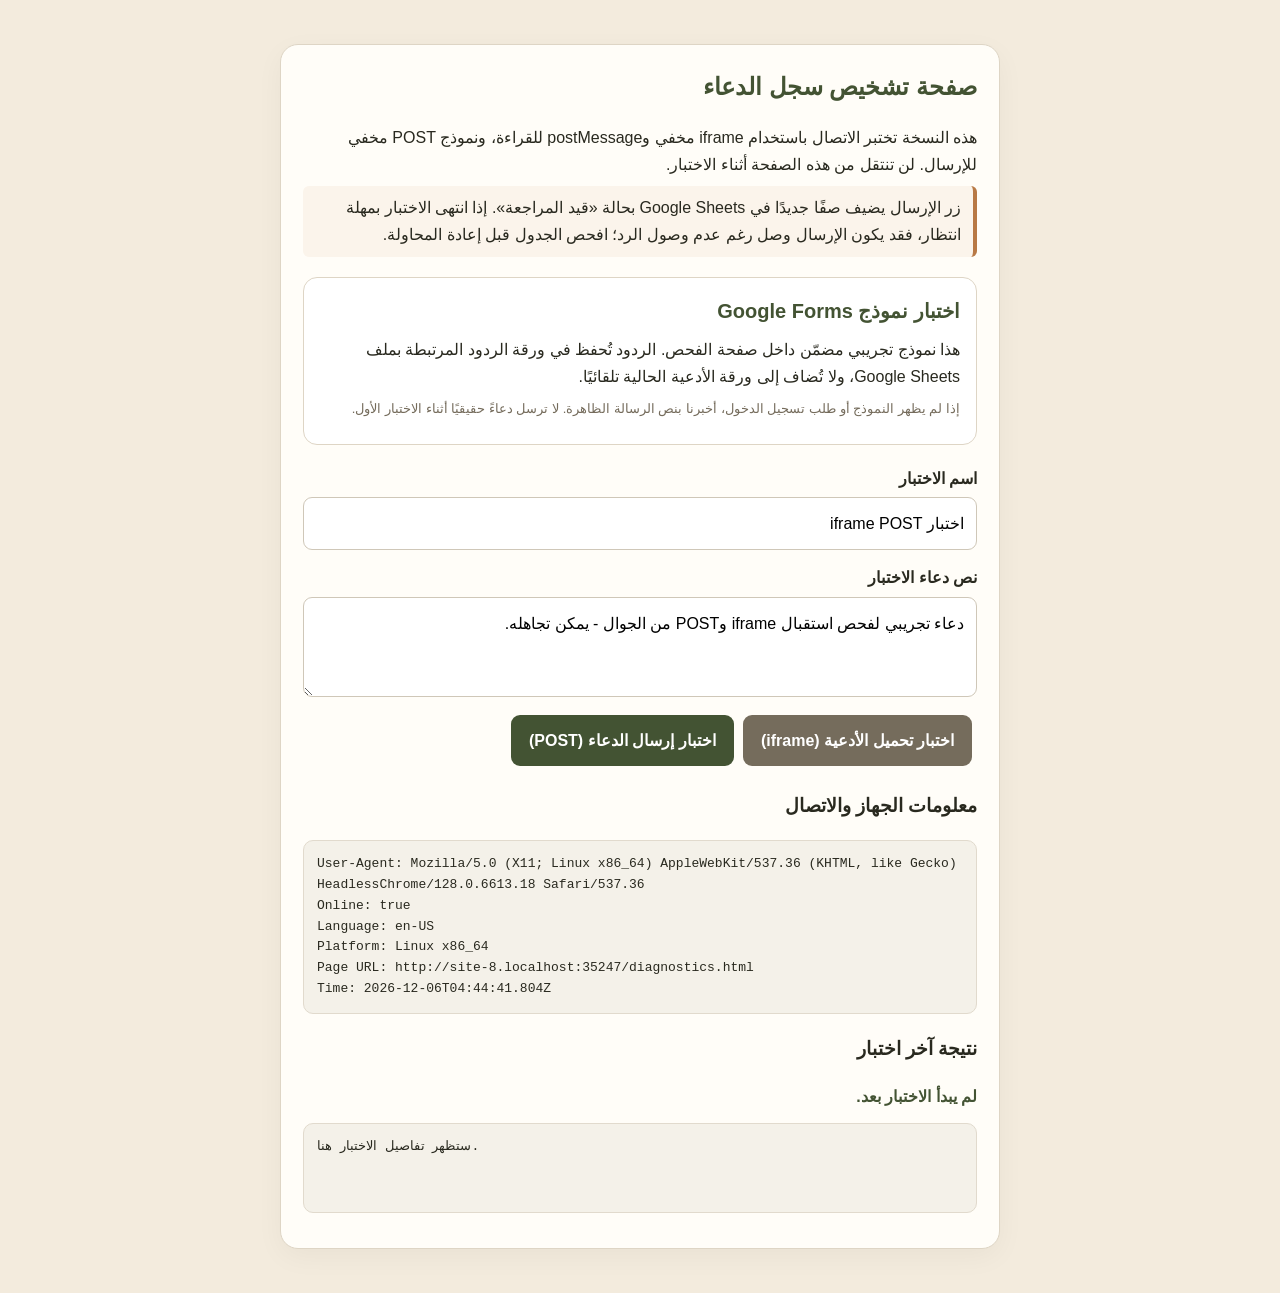
==== diagnostics.html @ c241c322 "Embed Google Forms test in diagnostics page" ====
<!doctype html>
<html lang="ar" dir="rtl">
<head>
  <meta charset="utf-8">
  <meta name="viewport" content="width=device-width, initial-scale=1">
  <meta name="theme-color" content="#435333">
  <title>فحص سجل الدعاء - iframe وPOST</title>
  <style>
    :root{color-scheme:light;--olive:#435333;--bg:#f3ebdd;--copper:#b87945}
    *{box-sizing:border-box}
    body{margin:0;padding:20px;background:var(--bg);color:#29291f;font-family:Arial,sans-serif;line-height:1.7}
    main{max-width:720px;margin:24px auto;background:#fffdf8;border:1px solid #ded5c5;border-radius:18px;padding:22px;box-shadow:0 8px 28px #0000000b}
    h1{margin-top:0;color:var(--olive);font-size:24px}
    p{margin:8px 0}
    label{display:block;font-weight:bold;margin:14px 0 5px}
    input,textarea{width:100%;padding:12px;border:1px solid #cfc7b8;border-radius:9px;font:inherit;background:white}
    textarea{min-height:100px;resize:vertical}
    button{border:0;border-radius:9px;background:var(--olive);color:white;padding:12px 18px;font:inherit;font-weight:bold;cursor:pointer;margin:10px 5px 5px 0}
    button.secondary{background:#756c5c}
    button:disabled{opacity:.55;cursor:wait}
    pre{white-space:pre-wrap;overflow-wrap:anywhere;background:#f4f1e9;border:1px solid #e1dacd;border-radius:10px;padding:13px;min-height:90px;direction:ltr;text-align:left;font:13px/1.6 monospace}
    .warning{border-right:4px solid var(--copper);padding:8px 12px;background:#fbf4eb;border-radius:6px}
    .status{font-weight:bold;color:var(--olive)}
    iframe{display:none;width:0;height:0;border:0}
  </style>
</head>
<body>
<main>
  <h1>صفحة تشخيص سجل الدعاء</h1>
  <p>هذه النسخة تختبر الاتصال باستخدام iframe مخفي وpostMessage للقراءة، ونموذج POST مخفي للإرسال. لن تنتقل من هذه الصفحة أثناء الاختبار.</p>
  <p class="warning">زر الإرسال يضيف صفًا جديدًا في Google Sheets بحالة «قيد المراجعة». إذا انتهى الاختبار بمهلة انتظار، فقد يكون الإرسال وصل رغم عدم وصول الرد؛ افحص الجدول قبل إعادة المحاولة.</p>

  <section style="margin:20px 0;padding:16px;border:1px solid #ded5c5;border-radius:14px;background:#fff">
    <h2 style="margin:0 0 8px;color:var(--olive);font-size:20px">اختبار نموذج Google Forms</h2>
    <p>هذا نموذج تجريبي مضمّن داخل صفحة الفحص. الردود تُحفظ في ورقة الردود المرتبطة بملف Google Sheets، ولا تُضاف إلى ورقة الأدعية الحالية تلقائيًا.</p>
    <iframe
      src="https://forms.gle/JvFut1VMvcXgiKCs8?embedded=true"
      title="نموذج دعاء للفقيد - تجربة"
      loading="lazy"
      style="width:100%;height:900px;border:0;border-radius:8px;background:#fff"
      allow="camera; microphone; fullscreen"
    >جارٍ تحميل نموذج الدعاء...</iframe>
    <p style="font-size:13px;color:#756c5c">إذا لم يظهر النموذج أو طلب تسجيل الدخول، أخبرنا بنص الرسالة الظاهرة. لا ترسل دعاءً حقيقيًا أثناء الاختبار الأول.</p>
  </section>

  <label for="test-name">اسم الاختبار</label>
  <input id="test-name" maxlength="45" value="اختبار iframe POST">
  <label for="test-dua">نص دعاء الاختبار</label>
  <textarea id="test-dua" maxlength="500">دعاء تجريبي لفحص استقبال iframe وPOST من الجوال - يمكن تجاهله.</textarea>

  <div>
    <button id="read-btn" class="secondary" type="button">اختبار تحميل الأدعية (iframe)</button>
    <button id="send-btn" type="button">اختبار إرسال الدعاء (POST)</button>
  </div>

  <h3>معلومات الجهاز والاتصال</h3>
  <pre id="device-info">جارٍ جمع المعلومات...</pre>
  <h3>نتيجة آخر اختبار</h3>
  <p id="status" class="status" aria-live="polite">لم يبدأ الاختبار بعد.</p>
  <pre id="output">ستظهر تفاصيل الاختبار هنا.</pre>
  <iframe id="transport-frame" name="duaTransportFrame" title="اتصال خلفي"></iframe>
</main>
<script>
(() => {
  "use strict";
  const API = "https://script.google.com/macros/s/AKfycbylOH-ILGZZUnR52h1AFowa5EYsL0tIWmPoWDkefvNvYC7ATR9jUHGa9Ai3QSFhsM7S/exec";
  const frame = document.getElementById("transport-frame");
  const status = document.getElementById("status");
  const output = document.getElementById("output");
  const readBtn = document.getElementById("read-btn");
  const sendBtn = document.getElementById("send-btn");
  let pending = null;

  document.getElementById("device-info").textContent = [
    "User-Agent: " + navigator.userAgent,
    "Online: " + navigator.onLine,
    "Language: " + navigator.language,
    "Platform: " + (navigator.platform || "غير متاح"),
    "Page URL: " + location.href,
    "Time: " + new Date().toISOString()
  ].join("\n");

  function makeToken() {
    return "diag_" + Date.now() + "_" + Math.random().toString(36).slice(2, 12);
  }

  function setBusy(busy) {
    readBtn.disabled = busy;
    sendBtn.disabled = busy;
  }

  function receiveMessage(event) {
    if (!pending) return;
    const data = event.data;
    if (!data || data.channel !== "dua-wall-diagnostic" || data.token !== pending.token) return;
    const current = pending;
    pending = null;
    clearTimeout(current.timer);
    setBusy(false);

    const payload = data.payload;
    const elapsed = Date.now() - current.started;
    status.textContent = payload && payload.success
      ? "نجاح: استلمنا ردًا من Google Apps Script."
      : "وصل رد من Google، لكنه يشير إلى فشل العملية.";

    output.textContent = [
      "TEST: " + current.kind,
      "METHOD: " + current.method,
      "ELAPSED: " + elapsed + " ms",
      "RESPONSE ORIGIN: " + event.origin,
      "ONLINE: " + navigator.onLine,
      "REQUEST URL: " + current.requestUrl,
      "RESPONSE:",
      JSON.stringify(payload, null, 2)
    ].join("\n");
  }

  window.addEventListener("message", receiveMessage);

  function begin(kind, method, requestUrl) {
    if (pending) return null;
    const token = makeToken();
    const started = Date.now();
    const item = {kind, method, token, started, requestUrl, timer:null};
    item.timer = setTimeout(() => {
      if (pending !== item) return;
      pending = null;
      setBusy(false);
      status.textContent = "انتهت مهلة انتظار رد Google بعد 25 ثانية.";
      output.textContent += "\n\nTIMEOUT: لم تصل رسالة postMessage من إطار Google." +
        "\nMETHOD: " + method +
        "\nREQUEST URL: " + requestUrl +
        "\nتنبيه: في اختبار الإرسال، افحص Google Sheets قبل إعادة المحاولة؛ فقد يكون الصف قد أُضيف.";
    }, 25000);
    pending = item;
    setBusy(true);
    status.textContent = "جارٍ تنفيذ الاختبار...";
    output.textContent = [
      "TEST: " + kind,
      "METHOD: " + method,
      "REQUEST URL: " + requestUrl,
      "جارٍ انتظار رسالة من Google Apps Script..."
    ].join("\n");
    return token;
  }

  function runRead() {
    const token = makeToken();
    const requestUrl = API + "?mode=frameRead&token=" + encodeURIComponent(token);
    const activeToken = begin("READ", "GET داخل iframe مخفي", requestUrl);
    if (!activeToken) return;
    // نستخدم الرمز نفسه الذي ينتظره مستمع postMessage.
    pending.token = token;
    frame.src = requestUrl;
  }

  function runSubmit() {
    const dua = document.getElementById("test-dua").value.trim();
    const name = document.getElementById("test-name").value.trim() || "اختبار iframe POST";
    if (!dua) {
      status.textContent = "اكتب نص دعاء الاختبار أولاً.";
      return;
    }
    if (dua.length > 500 || name.length > 45) {
      status.textContent = "تحقق من طول الدعاء (500 حرف) والاسم (45 حرفًا).";
      return;
    }
    if (!confirm("سيُضاف صف اختبار جديد إلى Google Sheets بحالة قيد المراجعة. هل تريد المتابعة؟")) return;

    const requestUrl = API + " [POST form -> hidden iframe]";
    const token = begin("SUBMIT", "POST form داخل iframe مخفي", requestUrl);
    if (!token) return;

    const form = document.createElement("form");
    form.method = "POST";
    form.action = API;
    form.target = frame.name;
    form.acceptCharset = "UTF-8";
    form.style.display = "none";

    const fields = {mode:"frameSubmit", action:"submit", dua, name, token};
    Object.entries(fields).forEach(([key, value]) => {
      const input = document.createElement("input");
      input.type = "hidden";
      input.name = key;
      input.value = value;
      form.appendChild(input);
    });

    document.body.appendChild(form);
    output.textContent += "\nFORM TARGET: " + frame.name + "\nFORM FIELDS: mode, action, dua, name, token";
    form.submit();
    setTimeout(() => form.remove(), 1000);
  }

  readBtn.addEventListener("click", runRead);
  sendBtn.addEventListener("click", runSubmit);
})();
</script>
</body>
</html>
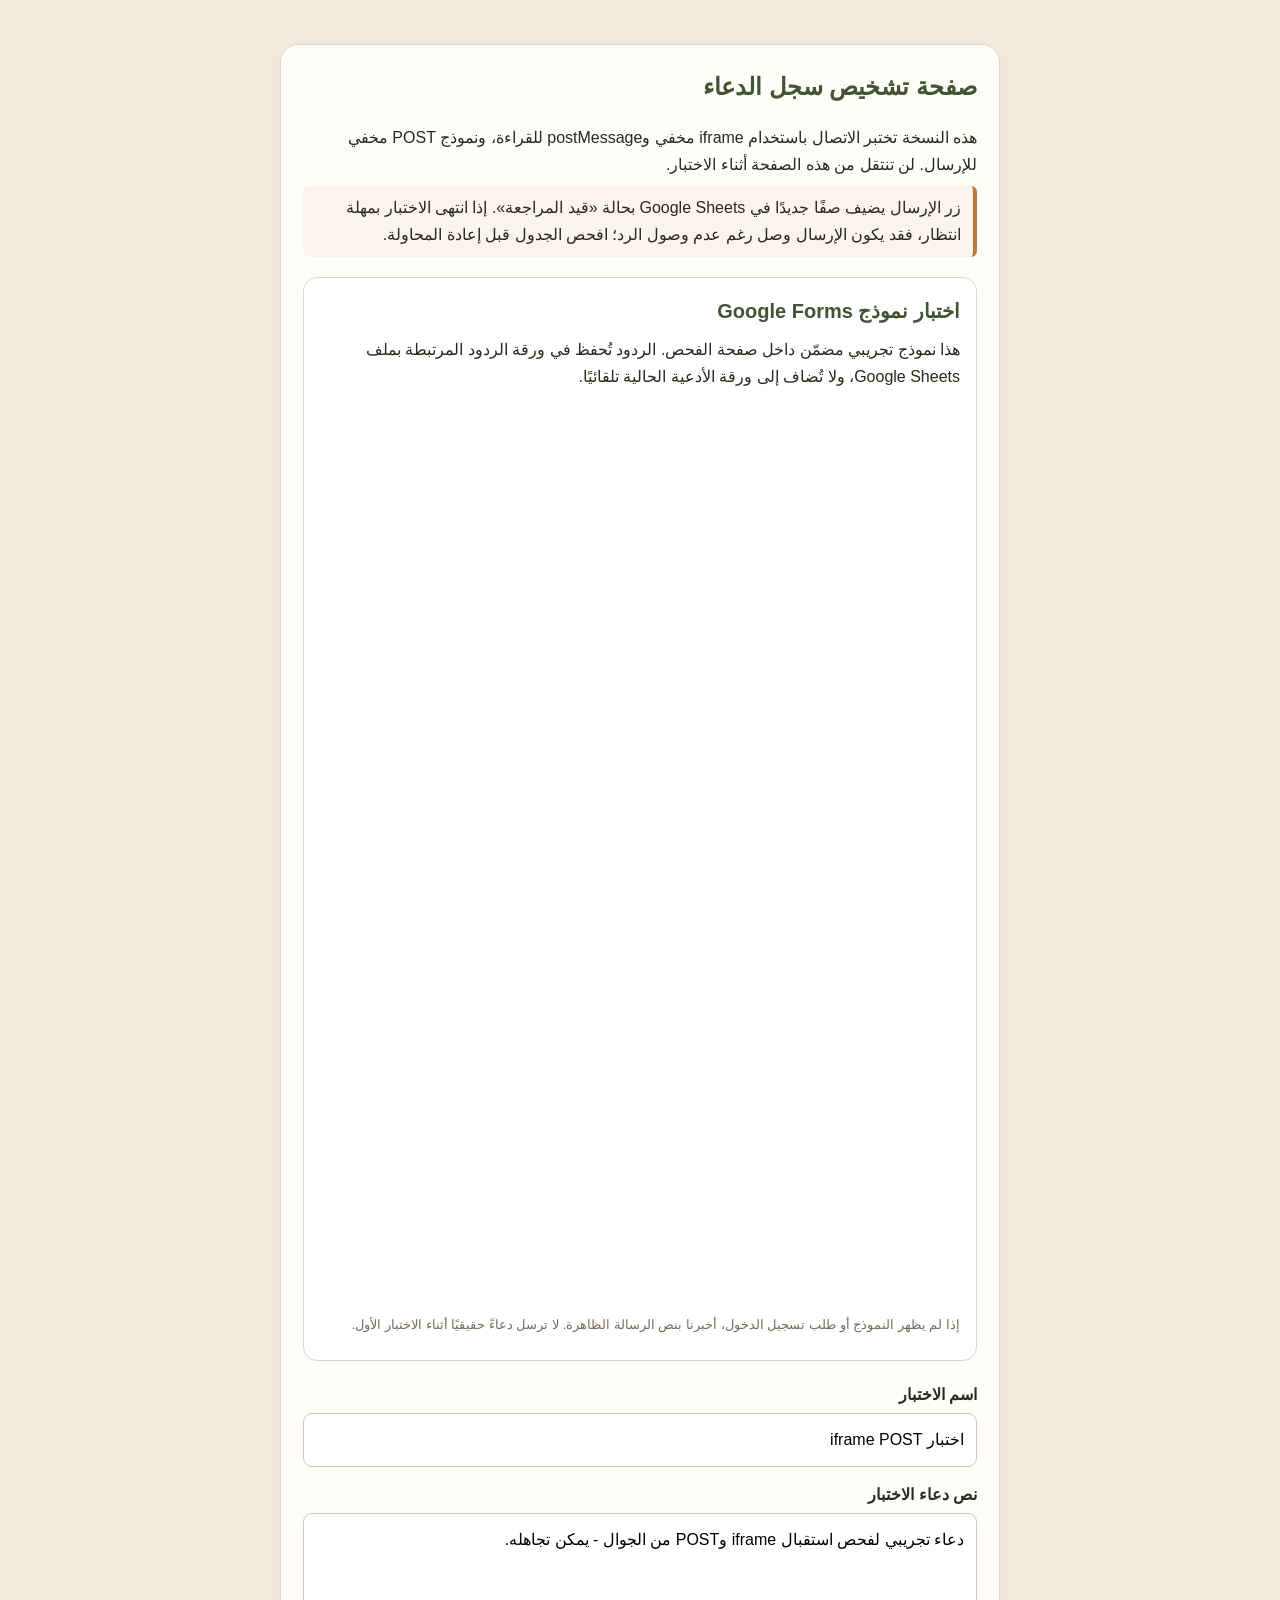
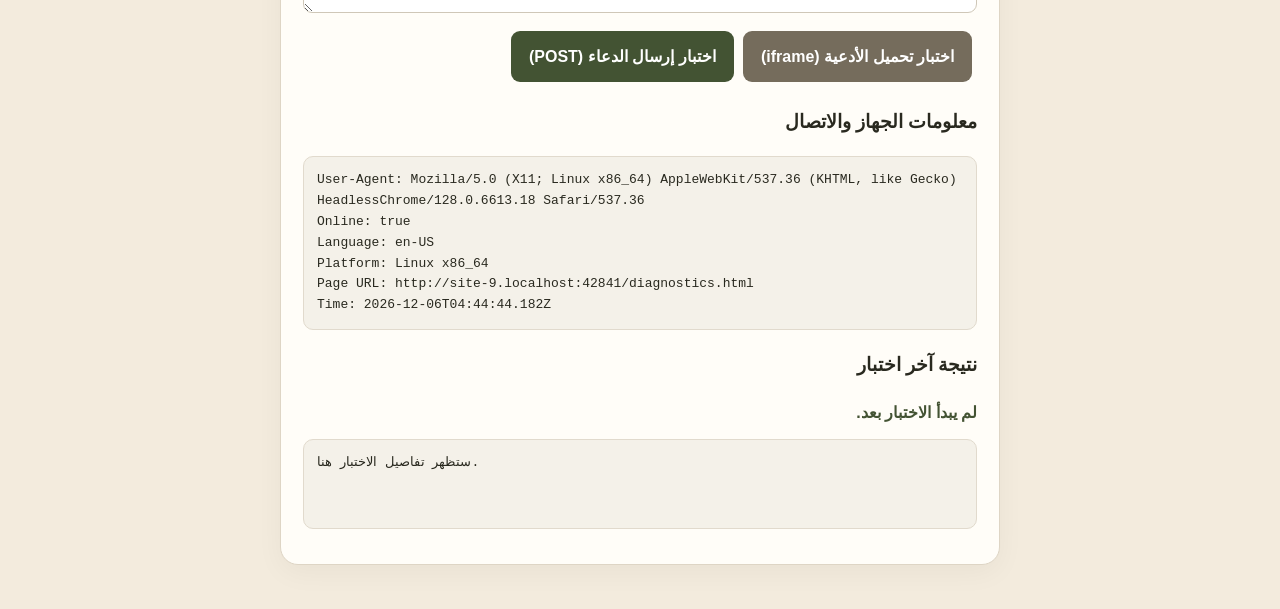
==== commit ed0039a8: "Fix embedded form visibility on diagnostics page" ====
--- a/diagnostics.html
+++ b/diagnostics.html
@@ -21,7 +21,7 @@
     pre{white-space:pre-wrap;overflow-wrap:anywhere;background:#f4f1e9;border:1px solid #e1dacd;border-radius:10px;padding:13px;min-height:90px;direction:ltr;text-align:left;font:13px/1.6 monospace}
     .warning{border-right:4px solid var(--copper);padding:8px 12px;background:#fbf4eb;border-radius:6px}
     .status{font-weight:bold;color:var(--olive)}
-    iframe{display:none;width:0;height:0;border:0}
+    iframe.transport-frame{display:none;width:0;height:0;border:0}\n    iframe.forms-embed{display:block;width:100%;height:900px;border:0;border-radius:8px;background:#fff}
   </style>
 </head>
 <body>
@@ -34,7 +34,7 @@
     <h2 style="margin:0 0 8px;color:var(--olive);font-size:20px">اختبار نموذج Google Forms</h2>
     <p>هذا نموذج تجريبي مضمّن داخل صفحة الفحص. الردود تُحفظ في ورقة الردود المرتبطة بملف Google Sheets، ولا تُضاف إلى ورقة الأدعية الحالية تلقائيًا.</p>
     <iframe
-      src="https://forms.gle/JvFut1VMvcXgiKCs8?embedded=true"
+      class="forms-embed"\n      src="https://forms.gle/JvFut1VMvcXgiKCs8?embedded=true"
       title="نموذج دعاء للفقيد - تجربة"
       loading="lazy"
       style="width:100%;height:900px;border:0;border-radius:8px;background:#fff"
@@ -58,7 +58,7 @@
   <h3>نتيجة آخر اختبار</h3>
   <p id="status" class="status" aria-live="polite">لم يبدأ الاختبار بعد.</p>
   <pre id="output">ستظهر تفاصيل الاختبار هنا.</pre>
-  <iframe id="transport-frame" name="duaTransportFrame" title="اتصال خلفي"></iframe>
+  <iframe class="transport-frame" id="transport-frame" name="duaTransportFrame" title="اتصال خلفي"></iframe>
 </main>
 <script>
 (() => {
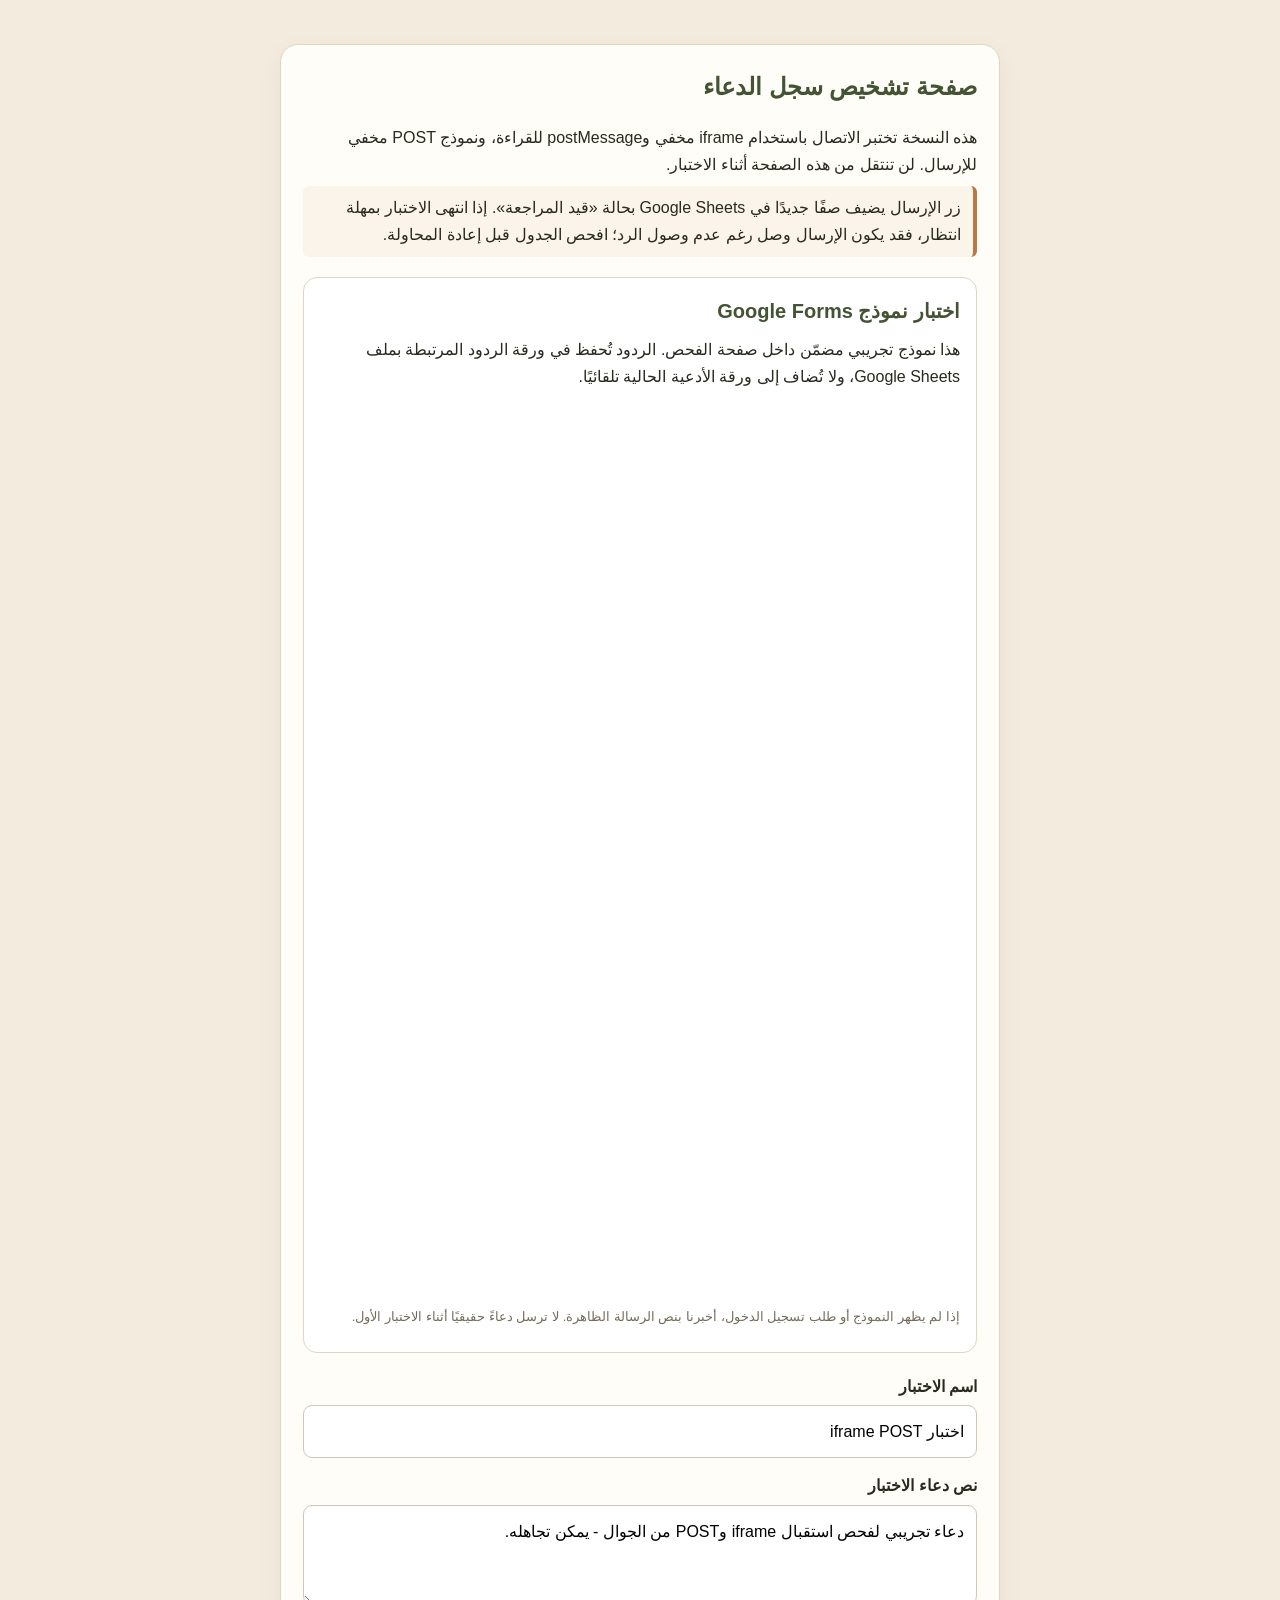
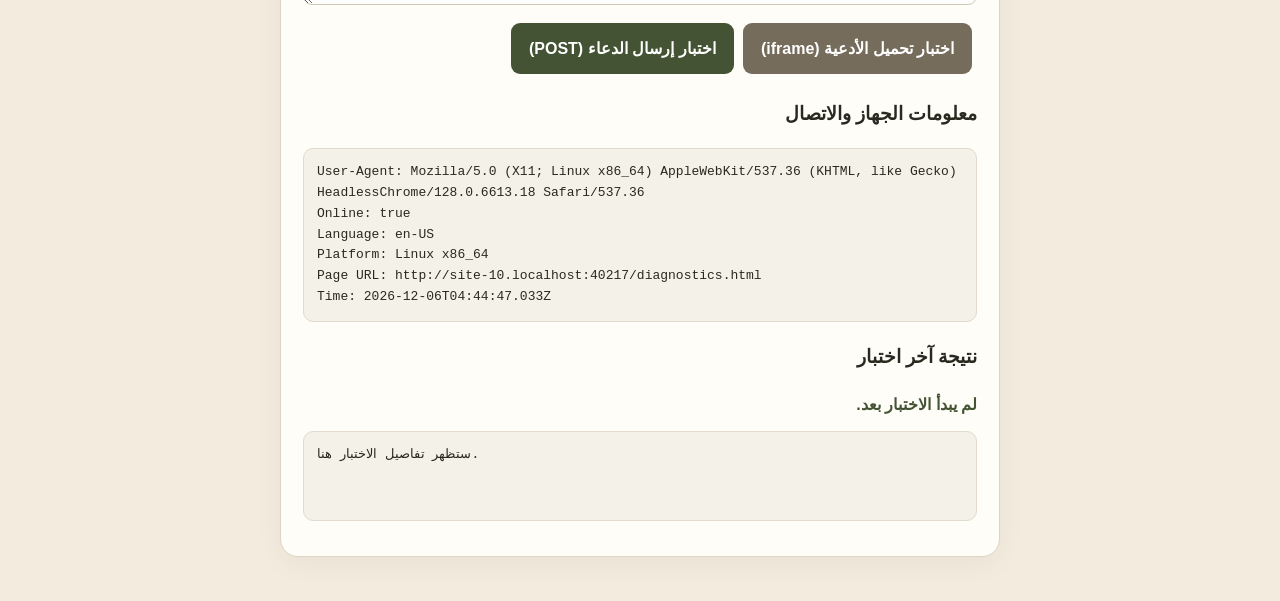
==== commit 5f03a1f2: "Fix Google Forms embed markup line breaks" ====
--- a/diagnostics.html
+++ b/diagnostics.html
@@ -21,7 +21,8 @@
     pre{white-space:pre-wrap;overflow-wrap:anywhere;background:#f4f1e9;border:1px solid #e1dacd;border-radius:10px;padding:13px;min-height:90px;direction:ltr;text-align:left;font:13px/1.6 monospace}
     .warning{border-right:4px solid var(--copper);padding:8px 12px;background:#fbf4eb;border-radius:6px}
     .status{font-weight:bold;color:var(--olive)}
-    iframe.transport-frame{display:none;width:0;height:0;border:0}\n    iframe.forms-embed{display:block;width:100%;height:900px;border:0;border-radius:8px;background:#fff}
+    iframe.transport-frame{display:none;width:0;height:0;border:0}
+    iframe.forms-embed{display:block;width:100%;height:900px;border:0;border-radius:8px;background:#fff}
   </style>
 </head>
 <body>
@@ -34,7 +35,8 @@
     <h2 style="margin:0 0 8px;color:var(--olive);font-size:20px">اختبار نموذج Google Forms</h2>
     <p>هذا نموذج تجريبي مضمّن داخل صفحة الفحص. الردود تُحفظ في ورقة الردود المرتبطة بملف Google Sheets، ولا تُضاف إلى ورقة الأدعية الحالية تلقائيًا.</p>
     <iframe
-      class="forms-embed"\n      src="https://forms.gle/JvFut1VMvcXgiKCs8?embedded=true"
+      class="forms-embed"
+      src="https://forms.gle/JvFut1VMvcXgiKCs8?embedded=true"
       title="نموذج دعاء للفقيد - تجربة"
       loading="lazy"
       style="width:100%;height:900px;border:0;border-radius:8px;background:#fff"
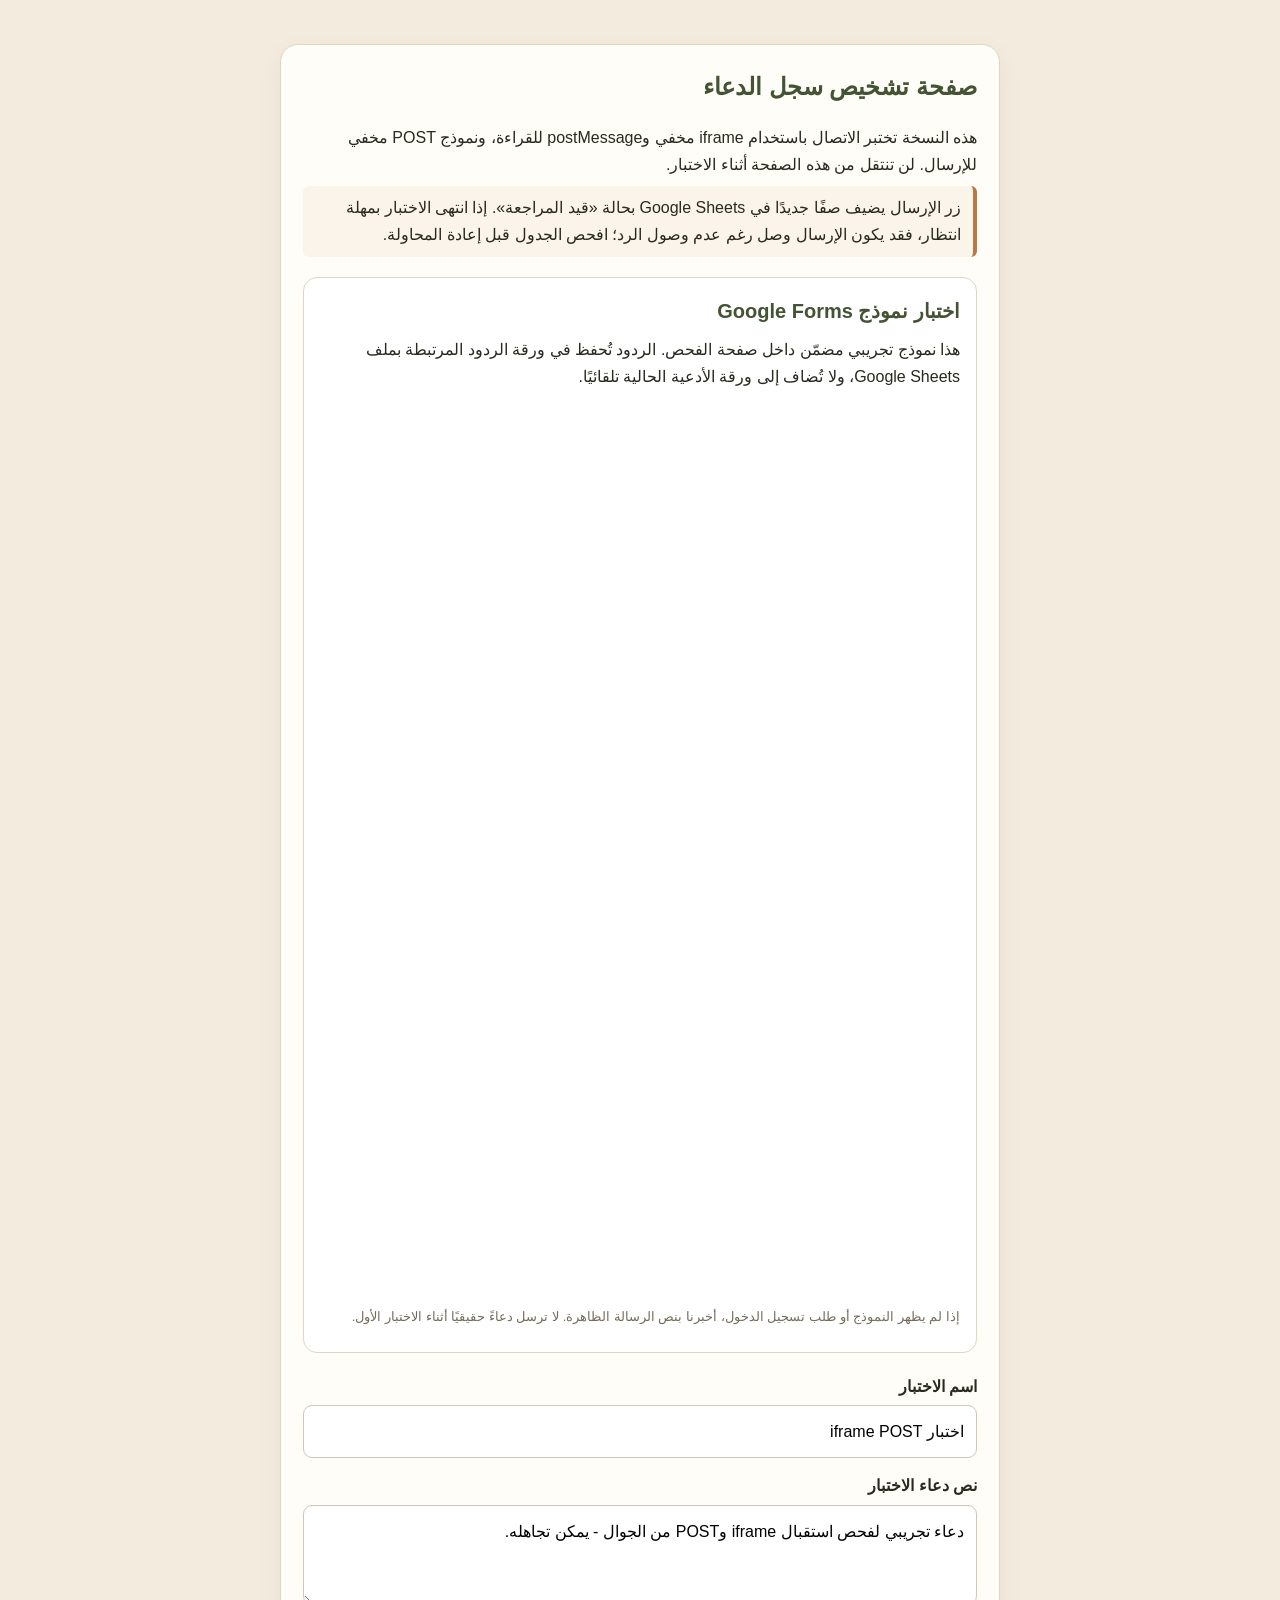
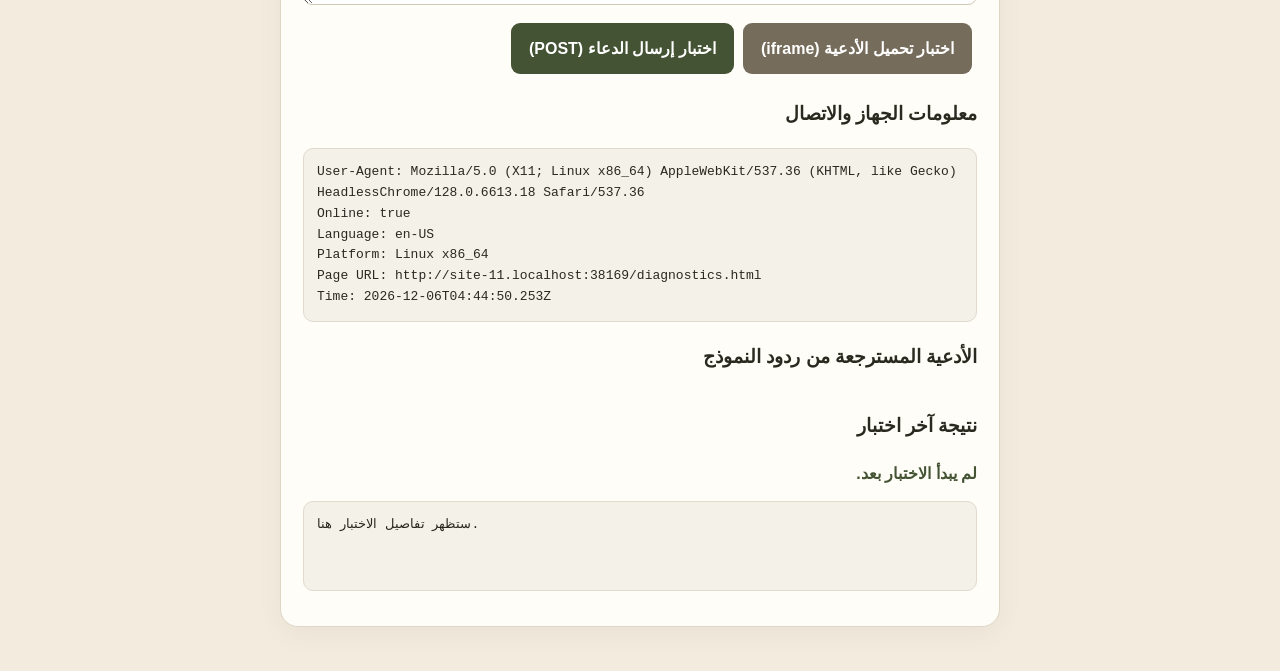
==== commit dd872419: "Improve diagnostics read results display" ====
--- a/diagnostics.html
+++ b/diagnostics.html
@@ -57,6 +57,8 @@
 
   <h3>معلومات الجهاز والاتصال</h3>
   <pre id="device-info">جارٍ جمع المعلومات...</pre>
+  <h3>الأدعية المسترجعة من ردود النموذج</h3>
+  <div id="duas-list" style="display:grid;gap:10px;margin:12px 0"></div>
   <h3>نتيجة آخر اختبار</h3>
   <p id="status" class="status" aria-live="polite">لم يبدأ الاختبار بعد.</p>
   <pre id="output">ستظهر تفاصيل الاختبار هنا.</pre>
@@ -69,6 +71,7 @@
   const frame = document.getElementById("transport-frame");
   const status = document.getElementById("status");
   const output = document.getElementById("output");
+  const duasList = document.getElementById("duas-list");
   const readBtn = document.getElementById("read-btn");
   const sendBtn = document.getElementById("send-btn");
   let pending = null;
@@ -102,6 +105,30 @@
 
     const payload = data.payload;
     const elapsed = Date.now() - current.started;
+    if (current.kind === "READ") {
+      const duas = payload && Array.isArray(payload.duas) ? payload.duas : [];
+      duasList.replaceChildren();
+      if (!duas.length) {
+        const empty = document.createElement("p");
+        empty.textContent = payload && payload.success
+          ? "نجح الاتصال، لكن لم تُرجع ورقة ردود النموذج أي أدعية."
+          : "لم تصل قائمة أدعية قابلة للعرض.";
+        duasList.appendChild(empty);
+      } else {
+        duas.forEach((item, index) => {
+          const card = document.createElement("article");
+          card.style.cssText = "padding:12px;border:1px solid #ded5c5;border-radius:10px;background:#fff";
+          const text = document.createElement("p");
+          text.style.margin = "0 0 6px";
+          text.textContent = (index + 1) + ". " + (item.dua || item.text || "");
+          const meta = document.createElement("small");
+          meta.style.color = "#756c5c";
+          meta.textContent = [item.name || "زائر", item.date || ""].filter(Boolean).join(" — ");
+          card.append(text, meta);
+          duasList.appendChild(card);
+        });
+      }
+    }
     status.textContent = payload && payload.success
       ? "نجاح: استلمنا ردًا من Google Apps Script."
       : "وصل رد من Google، لكنه يشير إلى فشل العملية.";
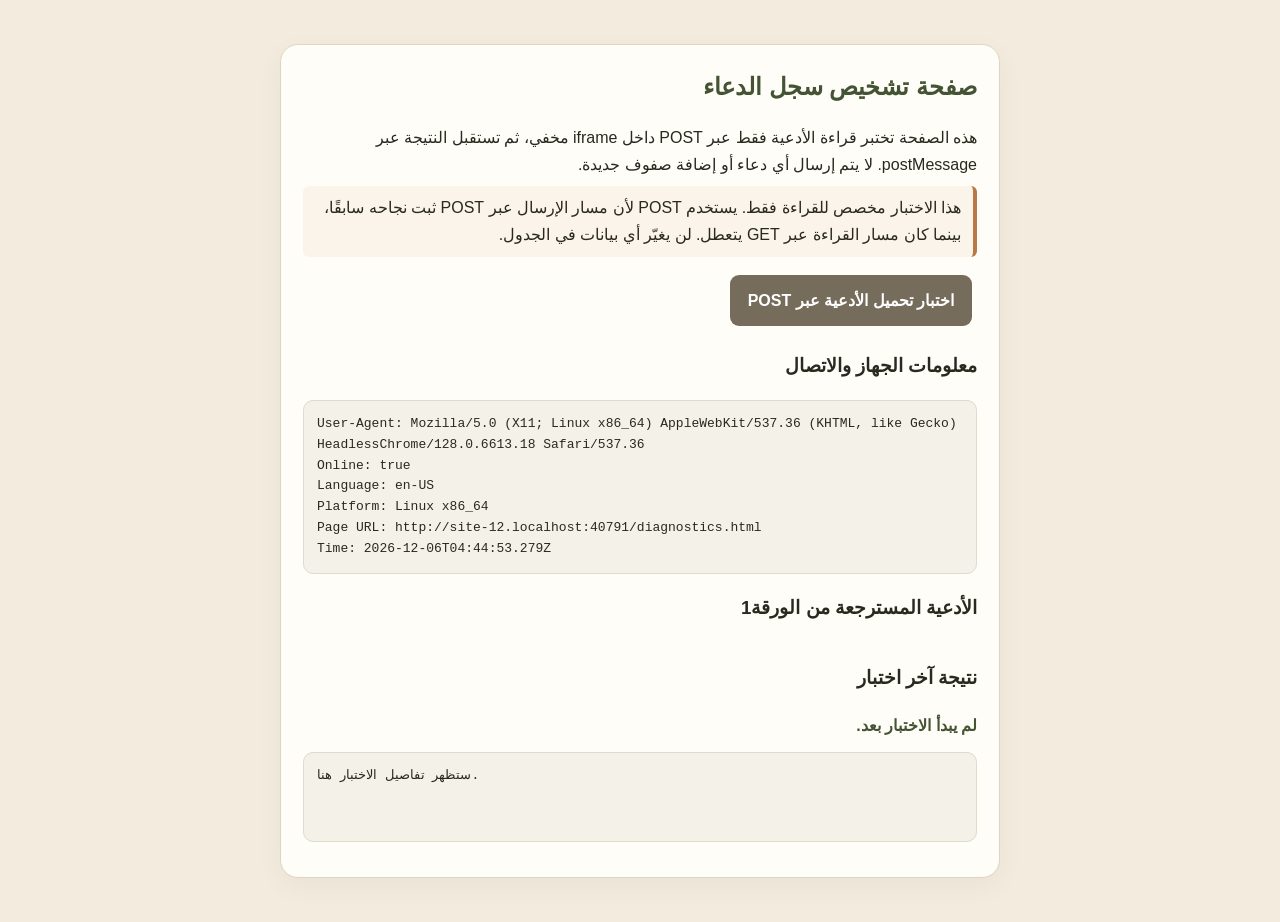
==== commit dc9b8744: "Test dua reading through POST iframe only" ====
--- a/diagnostics.html
+++ b/diagnostics.html
@@ -4,7 +4,7 @@
   <meta charset="utf-8">
   <meta name="viewport" content="width=device-width, initial-scale=1">
   <meta name="theme-color" content="#435333">
-  <title>فحص سجل الدعاء - iframe وPOST</title>
+  <title>فحص قراءة سجل الدعاء - POST</title>
   <style>
     :root{color-scheme:light;--olive:#435333;--bg:#f3ebdd;--copper:#b87945}
     *{box-sizing:border-box}
@@ -22,42 +22,21 @@
     .warning{border-right:4px solid var(--copper);padding:8px 12px;background:#fbf4eb;border-radius:6px}
     .status{font-weight:bold;color:var(--olive)}
     iframe.transport-frame{display:none;width:0;height:0;border:0}
-    iframe.forms-embed{display:block;width:100%;height:900px;border:0;border-radius:8px;background:#fff}
   </style>
 </head>
 <body>
 <main>
   <h1>صفحة تشخيص سجل الدعاء</h1>
-  <p>هذه النسخة تختبر الاتصال باستخدام iframe مخفي وpostMessage للقراءة، ونموذج POST مخفي للإرسال. لن تنتقل من هذه الصفحة أثناء الاختبار.</p>
-  <p class="warning">زر الإرسال يضيف صفًا جديدًا في Google Sheets بحالة «قيد المراجعة». إذا انتهى الاختبار بمهلة انتظار، فقد يكون الإرسال وصل رغم عدم وصول الرد؛ افحص الجدول قبل إعادة المحاولة.</p>
-
-  <section style="margin:20px 0;padding:16px;border:1px solid #ded5c5;border-radius:14px;background:#fff">
-    <h2 style="margin:0 0 8px;color:var(--olive);font-size:20px">اختبار نموذج Google Forms</h2>
-    <p>هذا نموذج تجريبي مضمّن داخل صفحة الفحص. الردود تُحفظ في ورقة الردود المرتبطة بملف Google Sheets، ولا تُضاف إلى ورقة الأدعية الحالية تلقائيًا.</p>
-    <iframe
-      class="forms-embed"
-      src="https://forms.gle/JvFut1VMvcXgiKCs8?embedded=true"
-      title="نموذج دعاء للفقيد - تجربة"
-      loading="lazy"
-      style="width:100%;height:900px;border:0;border-radius:8px;background:#fff"
-      allow="camera; microphone; fullscreen"
-    >جارٍ تحميل نموذج الدعاء...</iframe>
-    <p style="font-size:13px;color:#756c5c">إذا لم يظهر النموذج أو طلب تسجيل الدخول، أخبرنا بنص الرسالة الظاهرة. لا ترسل دعاءً حقيقيًا أثناء الاختبار الأول.</p>
-  </section>
-
-  <label for="test-name">اسم الاختبار</label>
-  <input id="test-name" maxlength="45" value="اختبار iframe POST">
-  <label for="test-dua">نص دعاء الاختبار</label>
-  <textarea id="test-dua" maxlength="500">دعاء تجريبي لفحص استقبال iframe وPOST من الجوال - يمكن تجاهله.</textarea>
+  <p>هذه الصفحة تختبر قراءة الأدعية فقط عبر POST داخل iframe مخفي، ثم تستقبل النتيجة عبر postMessage. لا يتم إرسال أي دعاء أو إضافة صفوف جديدة.</p>
+  <p class="warning">هذا الاختبار مخصص للقراءة فقط. يستخدم POST لأن مسار الإرسال عبر POST ثبت نجاحه سابقًا، بينما كان مسار القراءة عبر GET يتعطل. لن يغيّر أي بيانات في الجدول.</p>
 
   <div>
-    <button id="read-btn" class="secondary" type="button">اختبار تحميل الأدعية (iframe)</button>
-    <button id="send-btn" type="button">اختبار إرسال الدعاء (POST)</button>
+    <button id="read-btn" class="secondary" type="button">اختبار تحميل الأدعية عبر POST</button>
   </div>
 
   <h3>معلومات الجهاز والاتصال</h3>
   <pre id="device-info">جارٍ جمع المعلومات...</pre>
-  <h3>الأدعية المسترجعة من ردود النموذج</h3>
+  <h3>الأدعية المسترجعة من الورقة1</h3>
   <div id="duas-list" style="display:grid;gap:10px;margin:12px 0"></div>
   <h3>نتيجة آخر اختبار</h3>
   <p id="status" class="status" aria-live="polite">لم يبدأ الاختبار بعد.</p>
@@ -73,8 +52,7 @@
   const output = document.getElementById("output");
   const duasList = document.getElementById("duas-list");
   const readBtn = document.getElementById("read-btn");
-  const sendBtn = document.getElementById("send-btn");
-  let pending = null;
+    let pending = null;
 
   document.getElementById("device-info").textContent = [
     "User-Agent: " + navigator.userAgent,
@@ -91,7 +69,6 @@
 
   function setBusy(busy) {
     readBtn.disabled = busy;
-    sendBtn.disabled = busy;
   }
 
   function receiveMessage(event) {
@@ -111,7 +88,7 @@
       if (!duas.length) {
         const empty = document.createElement("p");
         empty.textContent = payload && payload.success
-          ? "نجح الاتصال، لكن لم تُرجع ورقة ردود النموذج أي أدعية."
+          ? "نجح الاتصال، لكن لا توجد أدعية منشورة في الورقة1."
           : "لم تصل قائمة أدعية قابلة للعرض.";
         duasList.appendChild(empty);
       } else {
@@ -176,30 +153,9 @@
 
   function runRead() {
     const token = makeToken();
-    const requestUrl = API + "?mode=frameRead&token=" + encodeURIComponent(token);
-    const activeToken = begin("READ", "GET داخل iframe مخفي", requestUrl);
+    const requestUrl = API + " [POST form -> hidden iframe; mode=frameRead]";
+    const activeToken = begin("READ", "POST form داخل iframe مخفي", requestUrl);
     if (!activeToken) return;
-    // نستخدم الرمز نفسه الذي ينتظره مستمع postMessage.
-    pending.token = token;
-    frame.src = requestUrl;
-  }
-
-  function runSubmit() {
-    const dua = document.getElementById("test-dua").value.trim();
-    const name = document.getElementById("test-name").value.trim() || "اختبار iframe POST";
-    if (!dua) {
-      status.textContent = "اكتب نص دعاء الاختبار أولاً.";
-      return;
-    }
-    if (dua.length > 500 || name.length > 45) {
-      status.textContent = "تحقق من طول الدعاء (500 حرف) والاسم (45 حرفًا).";
-      return;
-    }
-    if (!confirm("سيُضاف صف اختبار جديد إلى Google Sheets بحالة قيد المراجعة. هل تريد المتابعة؟")) return;
-
-    const requestUrl = API + " [POST form -> hidden iframe]";
-    const token = begin("SUBMIT", "POST form داخل iframe مخفي", requestUrl);
-    if (!token) return;
 
     const form = document.createElement("form");
     form.method = "POST";
@@ -208,7 +164,7 @@
     form.acceptCharset = "UTF-8";
     form.style.display = "none";
 
-    const fields = {mode:"frameSubmit", action:"submit", dua, name, token};
+    const fields = {mode:"frameRead", action:"read", token:activeToken};
     Object.entries(fields).forEach(([key, value]) => {
       const input = document.createElement("input");
       input.type = "hidden";
@@ -218,13 +174,13 @@
     });
 
     document.body.appendChild(form);
-    output.textContent += "\nFORM TARGET: " + frame.name + "\nFORM FIELDS: mode, action, dua, name, token";
     form.submit();
     setTimeout(() => form.remove(), 1000);
   }
 
+
+
   readBtn.addEventListener("click", runRead);
-  sendBtn.addEventListener("click", runSubmit);
 })();
 </script>
 </body>
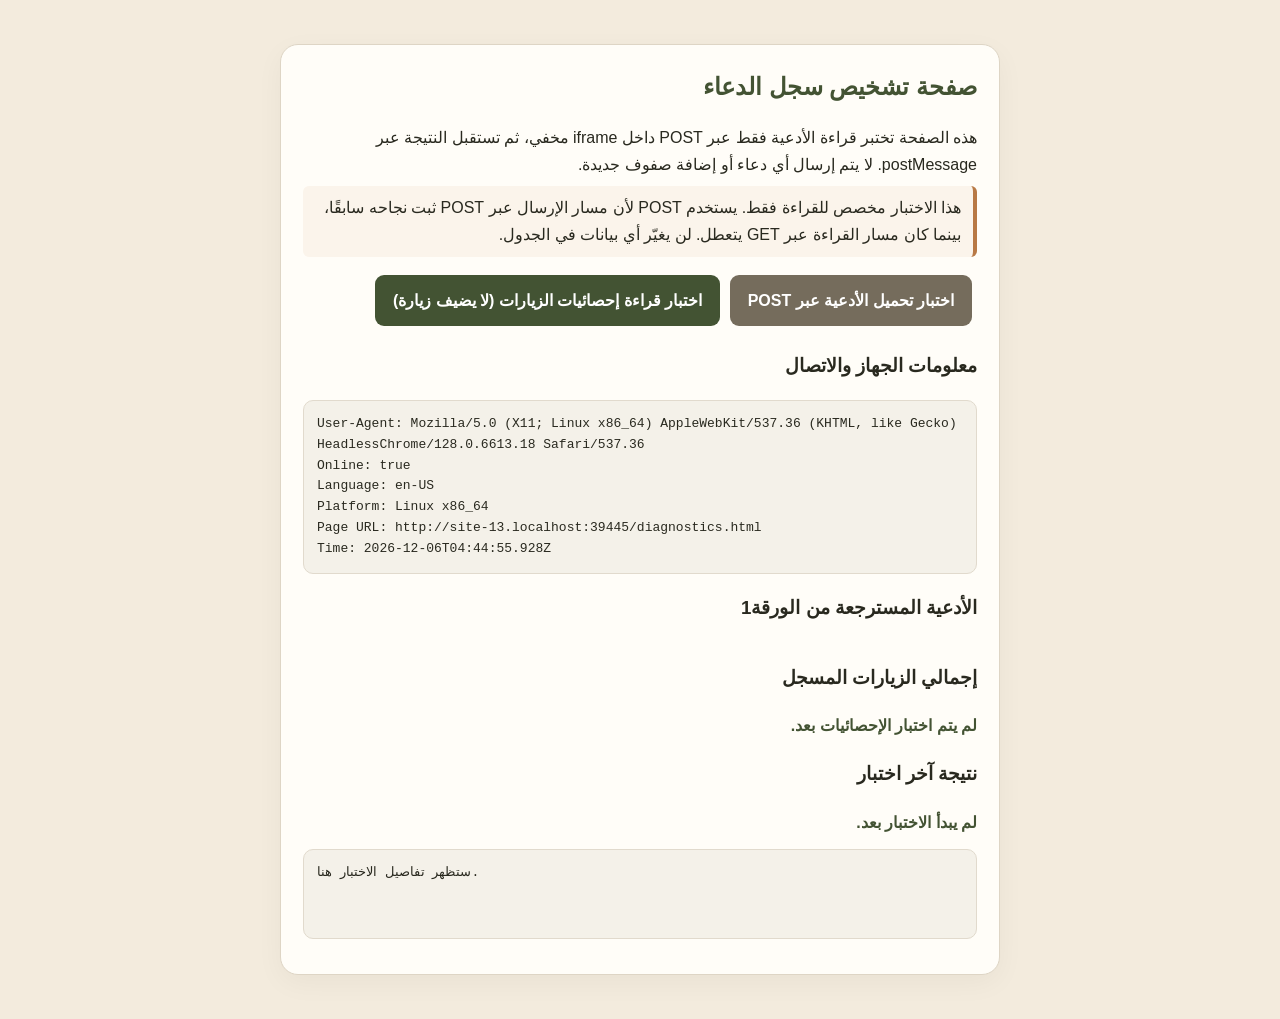
==== commit 09467bc5: "Add read-only visitor stats diagnostic" ====
--- a/diagnostics.html
+++ b/diagnostics.html
@@ -32,12 +32,15 @@
 
   <div>
     <button id="read-btn" class="secondary" type="button">اختبار تحميل الأدعية عبر POST</button>
+    <button id="stats-read-btn" type="button">اختبار قراءة إحصائيات الزيارات (لا يضيف زيارة)</button>
   </div>
 
   <h3>معلومات الجهاز والاتصال</h3>
   <pre id="device-info">جارٍ جمع المعلومات...</pre>
   <h3>الأدعية المسترجعة من الورقة1</h3>
   <div id="duas-list" style="display:grid;gap:10px;margin:12px 0"></div>
+  <h3>إجمالي الزيارات المسجل</h3>
+  <p id="stats-count" class="status">لم يتم اختبار الإحصائيات بعد.</p>
   <h3>نتيجة آخر اختبار</h3>
   <p id="status" class="status" aria-live="polite">لم يبدأ الاختبار بعد.</p>
   <pre id="output">ستظهر تفاصيل الاختبار هنا.</pre>
@@ -52,6 +55,8 @@
   const output = document.getElementById("output");
   const duasList = document.getElementById("duas-list");
   const readBtn = document.getElementById("read-btn");
+  const statsReadBtn = document.getElementById("stats-read-btn");
+  const statsCount = document.getElementById("stats-count");
     let pending = null;
 
   document.getElementById("device-info").textContent = [
@@ -74,7 +79,8 @@
   function receiveMessage(event) {
     if (!pending) return;
     const data = event.data;
-    if (!data || data.channel !== "dua-wall-diagnostic" || data.token !== pending.token) return;
+    const expectedChannel = pending.kind === "STATS_READ" ? "visitor-stats" : "dua-wall-diagnostic";
+    if (!data || data.channel !== expectedChannel || data.token !== pending.token) return;
     const current = pending;
     pending = null;
     clearTimeout(current.timer);
@@ -82,6 +88,14 @@
 
     const payload = data.payload;
     const elapsed = Date.now() - current.started;
+    if (current.kind === "STATS_READ") {
+      if (payload && payload.success && Number.isFinite(Number(payload.count))) {
+        statsCount.textContent = "إجمالي الزيارات: " + Number(payload.count).toLocaleString("ar");
+      } else {
+        statsCount.textContent = "تعذرت قراءة العدد: " + ((payload && payload.message) || "رد غير مكتمل");
+      }
+    }
+
     if (current.kind === "READ") {
       const duas = payload && Array.isArray(payload.duas) ? payload.duas : [];
       duasList.replaceChildren();
@@ -180,7 +194,34 @@
 
 
 
+  function runStatsRead() {
+    const requestUrl = API + " [POST form -> hidden iframe; mode=frameStats, action=read]";
+    const activeToken = begin("STATS_READ", "POST form داخل iframe مخفي", requestUrl);
+    if (!activeToken) return;
+
+    const form = document.createElement("form");
+    form.method = "POST";
+    form.action = API;
+    form.target = frame.name;
+    form.acceptCharset = "UTF-8";
+    form.style.display = "none";
+
+    const fields = {mode:"frameStats", action:"read", token:activeToken};
+    Object.entries(fields).forEach(([key, value]) => {
+      const input = document.createElement("input");
+      input.type = "hidden";
+      input.name = key;
+      input.value = value;
+      form.appendChild(input);
+    });
+
+    document.body.appendChild(form);
+    form.submit();
+    setTimeout(() => form.remove(), 1000);
+  }
+
   readBtn.addEventListener("click", runRead);
+  statsReadBtn.addEventListener("click", runStatsRead);
 })();
 </script>
 </body>
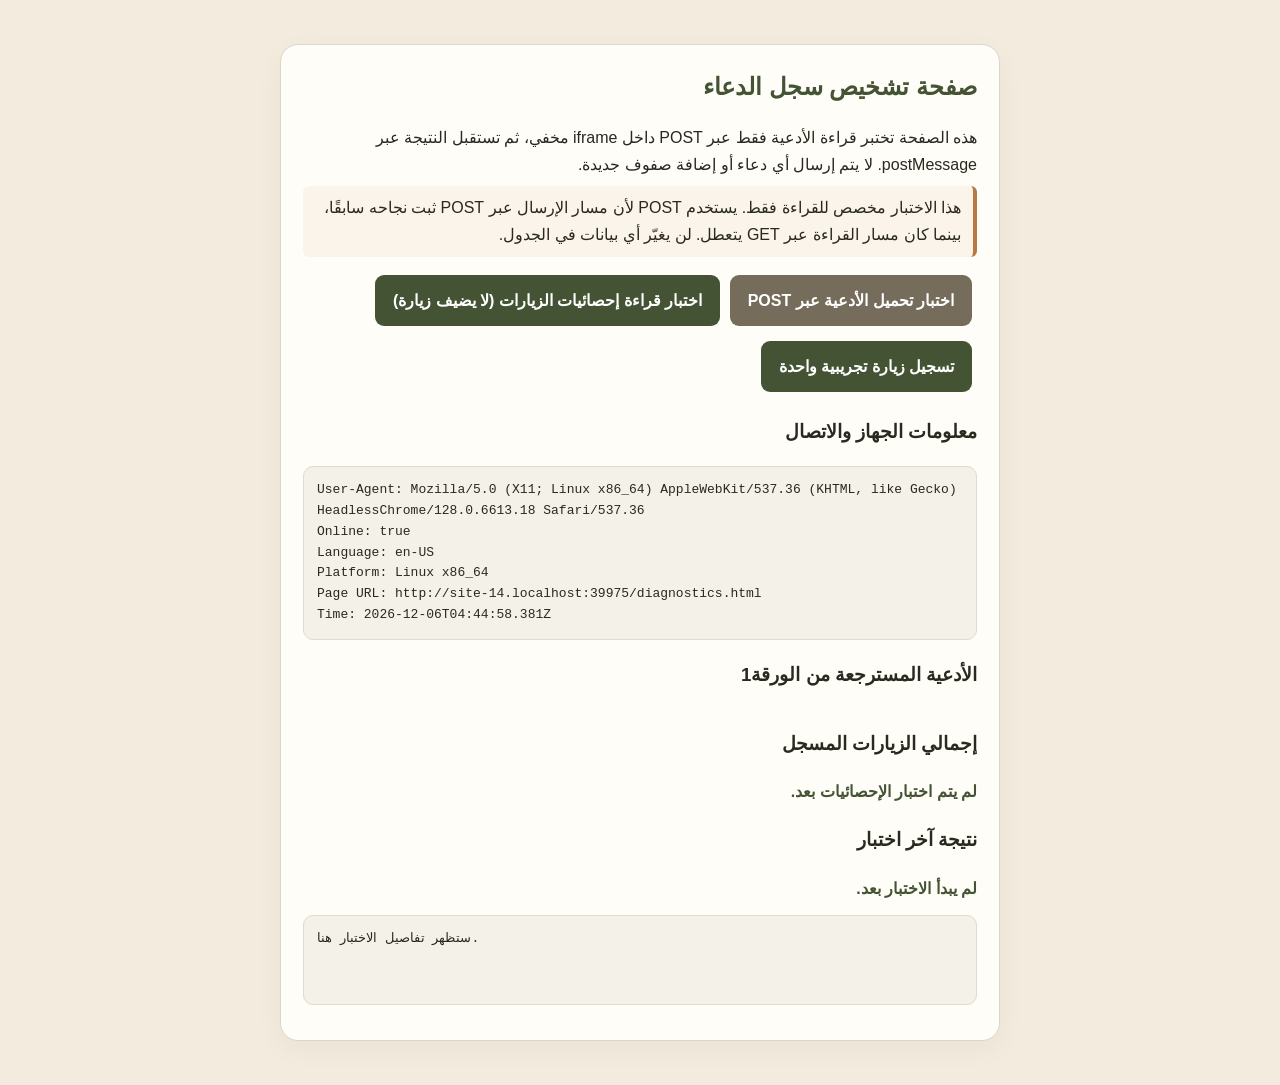
==== commit e2ddd05a: "Add one-time visitor stats tracking diagnostic" ====
--- a/diagnostics.html
+++ b/diagnostics.html
@@ -33,6 +33,7 @@
   <div>
     <button id="read-btn" class="secondary" type="button">اختبار تحميل الأدعية عبر POST</button>
     <button id="stats-read-btn" type="button">اختبار قراءة إحصائيات الزيارات (لا يضيف زيارة)</button>
+    <button id="stats-track-btn" type="button">تسجيل زيارة تجريبية واحدة</button>
   </div>
 
   <h3>معلومات الجهاز والاتصال</h3>
@@ -56,6 +57,7 @@
   const duasList = document.getElementById("duas-list");
   const readBtn = document.getElementById("read-btn");
   const statsReadBtn = document.getElementById("stats-read-btn");
+  const statsTrackBtn = document.getElementById("stats-track-btn");
   const statsCount = document.getElementById("stats-count");
     let pending = null;
 
@@ -74,6 +76,8 @@
 
   function setBusy(busy) {
     readBtn.disabled = busy;
+    statsReadBtn.disabled = busy;
+    statsTrackBtn.disabled = busy;
   }
 
   function receiveMessage(event) {
@@ -88,11 +92,11 @@
 
     const payload = data.payload;
     const elapsed = Date.now() - current.started;
-    if (current.kind === "STATS_READ") {
+    if (current.kind === "STATS_READ" || current.kind === "STATS_TRACK") {
       if (payload && payload.success && Number.isFinite(Number(payload.count))) {
         statsCount.textContent = "إجمالي الزيارات: " + Number(payload.count).toLocaleString("ar");
       } else {
-        statsCount.textContent = "تعذرت قراءة العدد: " + ((payload && payload.message) || "رد غير مكتمل");
+        statsCount.textContent = "تعذرت العملية: " + ((payload && payload.message) || "رد غير مكتمل");
       }
     }
 
@@ -220,8 +224,35 @@
     setTimeout(() => form.remove(), 1000);
   }
 
+  function runStatsTrack() {
+    const requestUrl = API + " [POST form -> hidden iframe; mode=frameStats, action=track]";
+    const activeToken = begin("STATS_TRACK", "POST form داخل iframe مخفي", requestUrl);
+    if (!activeToken) return;
+
+    const form = document.createElement("form");
+    form.method = "POST";
+    form.action = API;
+    form.target = frame.name;
+    form.acceptCharset = "UTF-8";
+    form.style.display = "none";
+
+    const fields = {mode:"frameStats", action:"track", token:activeToken};
+    Object.entries(fields).forEach(([key, value]) => {
+      const input = document.createElement("input");
+      input.type = "hidden";
+      input.name = key;
+      input.value = value;
+      form.appendChild(input);
+    });
+
+    document.body.appendChild(form);
+    form.submit();
+    setTimeout(() => form.remove(), 1000);
+  }
+
   readBtn.addEventListener("click", runRead);
   statsReadBtn.addEventListener("click", runStatsRead);
+  statsTrackBtn.addEventListener("click", runStatsTrack);
 })();
 </script>
 </body>
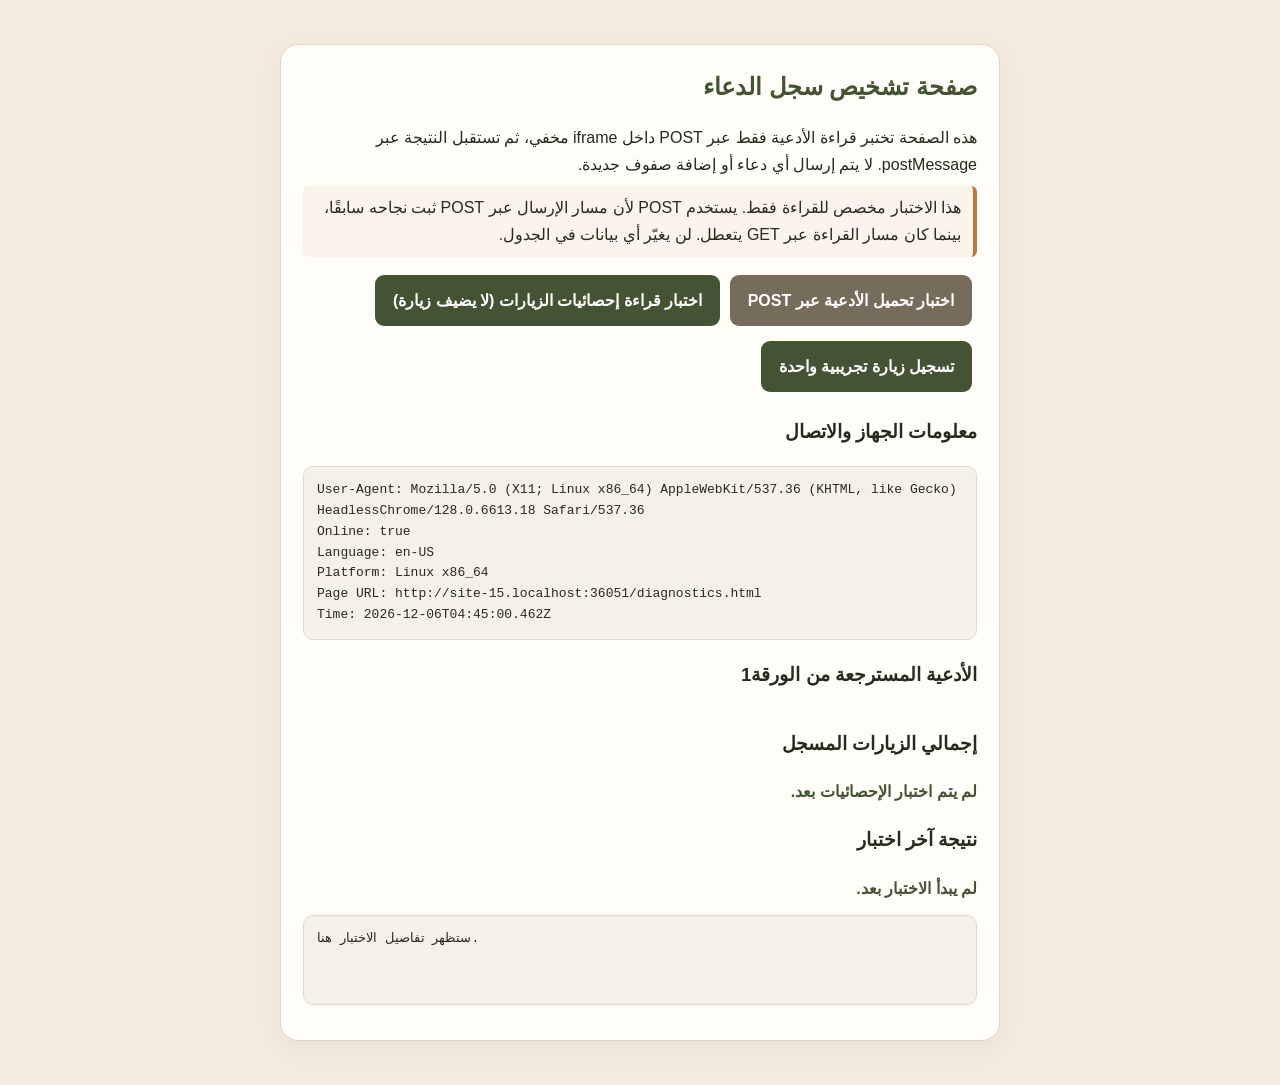
==== commit 4cf9a2b7: "Fix visitor stats track response channel" ====
--- a/diagnostics.html
+++ b/diagnostics.html
@@ -83,7 +83,7 @@
   function receiveMessage(event) {
     if (!pending) return;
     const data = event.data;
-    const expectedChannel = pending.kind === "STATS_READ" ? "visitor-stats" : "dua-wall-diagnostic";
+    const expectedChannel = (pending.kind === "STATS_READ" || pending.kind === "STATS_TRACK") ? "visitor-stats" : "dua-wall-diagnostic";
     if (!data || data.channel !== expectedChannel || data.token !== pending.token) return;
     const current = pending;
     pending = null;
